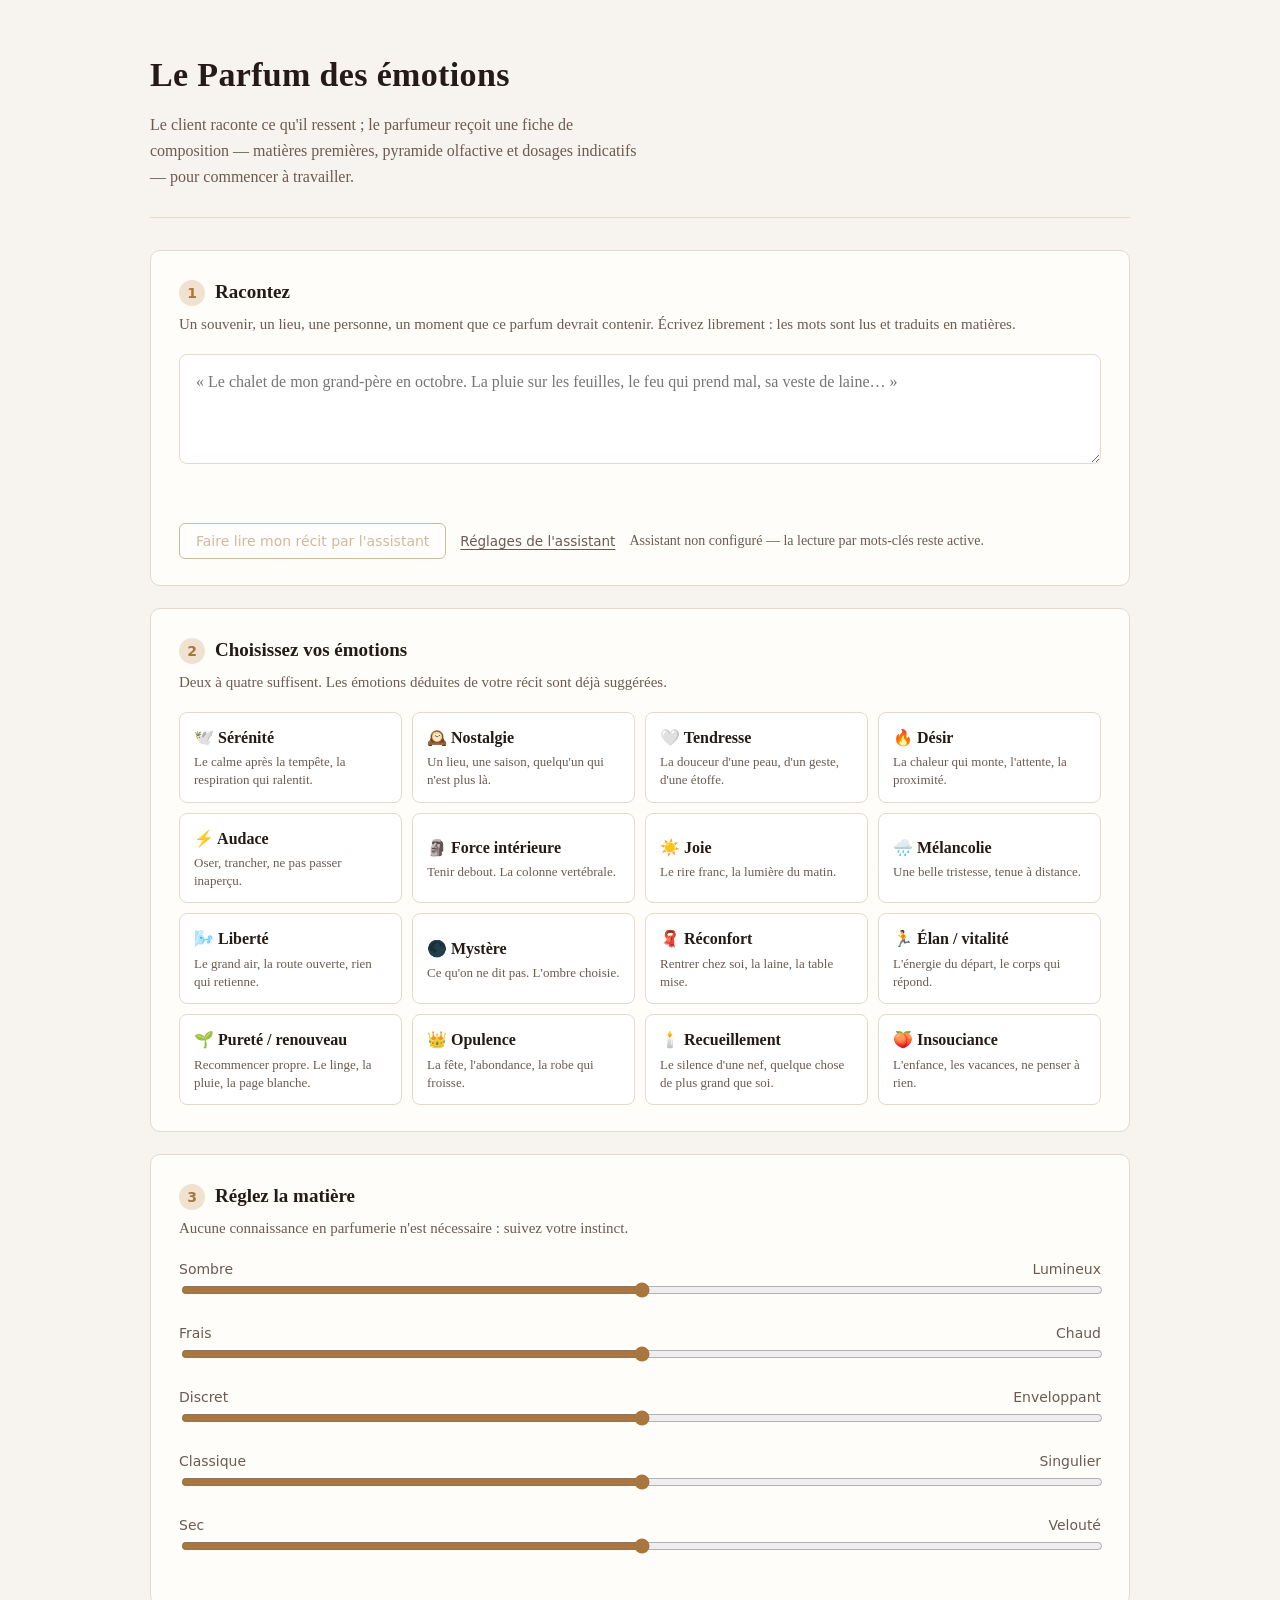
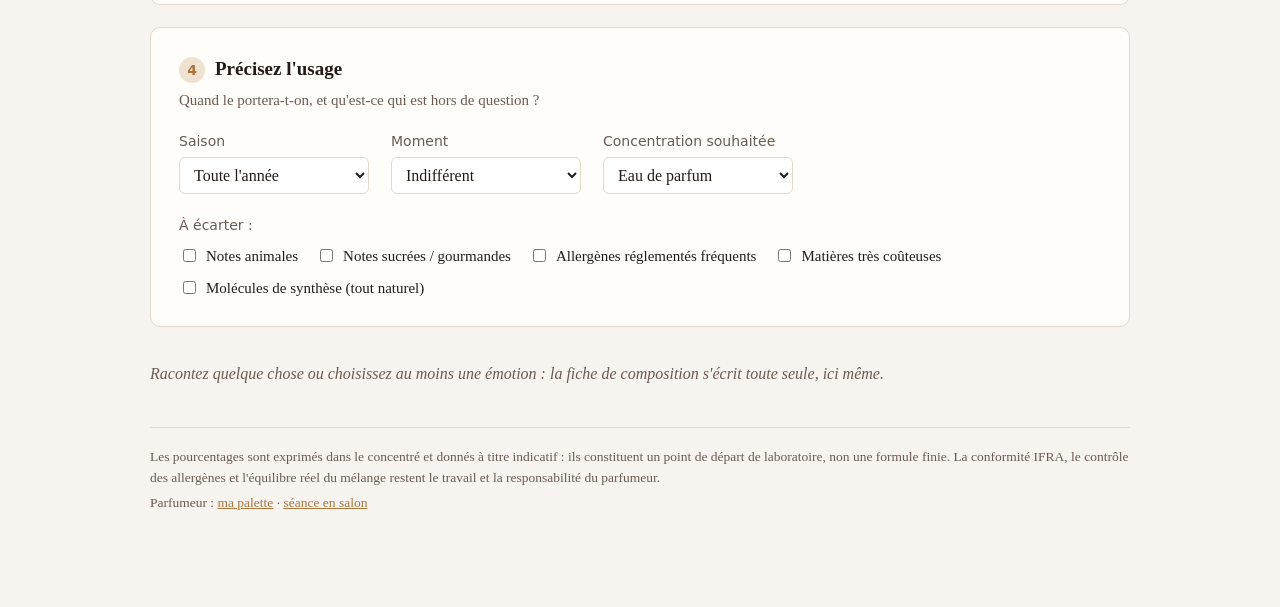
==== index.html @ 2501efee "Le Parfum des émotions, dans son propre dépôt L'application vivait jusqu'ici dans le dossier parfum/" ====
<!DOCTYPE html>
<html lang="fr">
<head>
<meta charset="UTF-8">
<meta name="viewport" content="width=device-width, initial-scale=1">
<title>Le Parfum des émotions — de l'émotion à la formule</title>
<link rel="stylesheet" href="./style.css">
</head>
<body>
<div class="page">

  <header class="chapeau">
    <h1>Le Parfum des émotions</h1>
    <p>Le client raconte ce qu'il ressent ; le parfumeur reçoit une fiche de composition —
       matières premières, pyramide olfactive et dosages indicatifs — pour commencer à travailler.</p>
  </header>

  <!-- 1. Récit -->
  <section class="etape">
    <h2><span class="numero">1</span>Racontez</h2>
    <p class="aide">Un souvenir, un lieu, une personne, un moment que ce parfum devrait contenir.
       Écrivez librement : les mots sont lus et traduits en matières.</p>
    <textarea id="recit" placeholder="« Le chalet de mon grand-père en octobre. La pluie sur les feuilles, le feu qui prend mal, sa veste de laine… »"></textarea>
    <div class="detections" id="detections"></div>

    <div class="assistant">
      <button type="button" class="action" id="lire-ia">Faire lire mon récit par l'assistant</button>
      <button type="button" class="lien-discret" id="reglages-ia">Réglages de l'assistant</button>
      <div id="etat-ia" class="etat-ia"></div>
    </div>
    <div id="proposition-ia"></div>
  </section>

  <!-- 2. Émotions -->
  <section class="etape">
    <h2><span class="numero">2</span>Choisissez vos émotions</h2>
    <p class="aide">Deux à quatre suffisent. Les émotions déduites de votre récit sont déjà suggérées.</p>
    <div class="grille-emotions" id="emotions"></div>
  </section>

  <!-- 3. Curseurs -->
  <section class="etape">
    <h2><span class="numero">3</span>Réglez la matière</h2>
    <p class="aide">Aucune connaissance en parfumerie n'est nécessaire : suivez votre instinct.</p>
    <div id="curseurs"></div>
  </section>

  <!-- 4. Contexte -->
  <section class="etape">
    <h2><span class="numero">4</span>Précisez l'usage</h2>
    <p class="aide">Quand le portera-t-on, et qu'est-ce qui est hors de question ?</p>
    <div class="contexte">
      <div>
        <label for="saison">Saison</label>
        <select id="saison">
          <option value="toutes">Toute l'année</option>
          <option value="printemps">Printemps</option>
          <option value="ete">Été</option>
          <option value="automne">Automne</option>
          <option value="hiver">Hiver</option>
        </select>
      </div>
      <div>
        <label for="moment">Moment</label>
        <select id="moment">
          <option value="indifferent">Indifférent</option>
          <option value="jour">Le jour</option>
          <option value="soir">Le soir</option>
        </select>
      </div>
      <div>
        <label for="concentration">Concentration souhaitée</label>
        <select id="concentration">
          <option value="edt">Eau de toilette</option>
          <option value="edp" selected>Eau de parfum</option>
          <option value="extrait">Extrait</option>
        </select>
      </div>
    </div>
    <div class="exclusions" id="exclusions"><span class="intro">À écarter :</span></div>
  </section>

  <!-- Résultat -->
  <div class="fiche" id="fiche"></div>

  <p class="pied">
    Les pourcentages sont exprimés dans le concentré et donnés à titre indicatif : ils constituent un
    point de départ de laboratoire, non une formule finie. La conformité IFRA, le contrôle des
    allergènes et l'équilibre réel du mélange restent le travail et la responsabilité du parfumeur.
  </p>

  <p class="pied" style="border:none;padding-top:0;margin-top:-10px">
    Parfumeur : <a href="./palette.html" style="color:var(--or)">ma palette</a> ·
    <a href="./salon.html" style="color:var(--or)">séance en salon</a>
  </p>

</div>

<script src="./donnees.js"></script>
<script src="./stock.js"></script>
<script src="./moteur.js"></script>
<script src="./palette-locale.js"></script>
<script src="./fiche.js"></script>
<script src="./ia.js"></script>
<script src="./app.js"></script>
</body>
</html>
---- style.css ----
:root {
  --encre: #241b16;
  --encre-doux: #6b5b51;
  --papier: #f7f3ee;
  --carte: #fffdfa;
  --ligne: #e3d9cd;
  --or: #a8763e;
  --or-clair: #f0e2d0;
  --tete: #b9873f;
  --coeur: #9c5a63;
  --fond: #5f6b4e;
}

* { box-sizing: border-box; }

body {
  margin: 0;
  padding: 0 20px 80px;
  background: var(--papier);
  color: var(--encre);
  font-family: "Iowan Old Style", Palatino, "Palatino Linotype", Georgia, serif;
  line-height: 1.6;
}

.page { max-width: 980px; margin: 0 auto; }

header.chapeau {
  padding: 48px 0 28px;
  border-bottom: 1px solid var(--ligne);
  margin-bottom: 32px;
}
header.chapeau h1 {
  margin: 0;
  font-size: 34px;
  font-weight: 600;
  letter-spacing: .01em;
}
header.chapeau p { margin: 10px 0 0; color: var(--encre-doux); max-width: 62ch; }

.etape {
  background: var(--carte);
  border: 1px solid var(--ligne);
  border-radius: 10px;
  padding: 26px 28px;
  margin-bottom: 22px;
}
.etape > h2 {
  margin: 0 0 4px;
  font-size: 19px;
  font-weight: 600;
}
.etape > h2 .numero {
  display: inline-block;
  width: 26px; height: 26px;
  line-height: 26px;
  text-align: center;
  border-radius: 50%;
  background: var(--or-clair);
  color: var(--or);
  font-size: 14px;
  margin-right: 10px;
  font-family: system-ui, sans-serif;
}
.etape > .aide { margin: 0 0 18px; color: var(--encre-doux); font-size: 15px; }

textarea {
  width: 100%;
  min-height: 110px;
  padding: 14px 16px;
  border: 1px solid var(--ligne);
  border-radius: 8px;
  background: #fff;
  font: inherit;
  color: inherit;
  resize: vertical;
}
textarea:focus, select:focus, button:focus-visible { outline: 2px solid var(--or); outline-offset: 1px; }

.detections { margin-top: 12px; font-size: 14px; color: var(--encre-doux); min-height: 24px; }
.detections .jeton {
  display: inline-block;
  background: var(--or-clair);
  color: #7d5626;
  border-radius: 20px;
  padding: 2px 12px;
  margin: 0 6px 6px 0;
  font-family: system-ui, sans-serif;
  font-size: 13px;
}

.grille-emotions {
  display: grid;
  grid-template-columns: repeat(auto-fill, minmax(178px, 1fr));
  gap: 10px;
}
.emotion {
  border: 1px solid var(--ligne);
  border-radius: 8px;
  background: #fff;
  padding: 12px 14px;
  cursor: pointer;
  text-align: left;
  font: inherit;
  color: inherit;
  transition: border-color .15s, background .15s, transform .1s;
}
.emotion:hover { border-color: var(--or); transform: translateY(-1px); }
.emotion[aria-pressed="true"] { background: var(--or-clair); border-color: var(--or); }
.emotion .titre { display: block; font-weight: 600; }
.emotion .phrase { display: block; font-size: 13px; color: var(--encre-doux); line-height: 1.4; margin-top: 3px; }

.curseur { margin-bottom: 16px; }
.curseur .legende {
  display: flex; justify-content: space-between;
  font-size: 14px; color: var(--encre-doux);
  font-family: system-ui, sans-serif;
}
.curseur .legende .actif { color: var(--or); font-weight: 600; }
input[type="range"] { width: 100%; accent-color: var(--or); }

.contexte { display: flex; flex-wrap: wrap; gap: 22px; }
.contexte label { font-size: 14px; color: var(--encre-doux); font-family: system-ui, sans-serif; display: block; margin-bottom: 4px; }
select {
  padding: 8px 10px; border: 1px solid var(--ligne); border-radius: 6px;
  background: #fff; font: inherit; color: inherit; min-width: 190px;
}
.exclusions { margin-top: 20px; display: flex; flex-wrap: wrap; gap: 8px 18px; }
.exclusions span.intro { width: 100%; font-size: 14px; color: var(--encre-doux); font-family: system-ui, sans-serif; }
.exclusions label { display: flex; align-items: center; gap: 7px; margin: 0; color: var(--encre); font-size: 15px; font-family: inherit; }

/* --- assistant --- */

.assistant { margin-top: 16px; display: flex; align-items: center; gap: 14px; flex-wrap: wrap; }
button.action:disabled { opacity: .5; cursor: not-allowed; }
.lien-discret {
  background: none; border: none; padding: 0; cursor: pointer;
  font-family: system-ui, sans-serif; font-size: 13.5px; color: var(--encre-doux);
  text-decoration: underline; text-underline-offset: 3px;
}
.lien-discret:hover { color: var(--or); }
.etat-ia { font-size: 14px; }
.etat-ia.discret { color: var(--encre-doux); }
.etat-ia.alerte { color: #9a4b2f; }

.proposition {
  margin-top: 18px; padding: 18px 20px;
  background: #fdf9f3; border: 1px solid var(--or-clair); border-radius: 8px;
}
.proposition h4 { margin: 0 0 8px; font-size: 15px; }
.proposition .resume { margin: 0 0 12px; font-size: 17px; line-height: 1.6; }
.proposition .detail { margin: 0 0 6px; font-size: 14.5px; color: var(--encre-doux); }
.proposition .indices { font-style: italic; }
.proposition input, .proposition select {
  padding: 8px 10px; border: 1px solid var(--ligne); border-radius: 6px;
  background: #fff; font: inherit; color: inherit;
}

/* --- résultat --- */

.fiche { margin-top: 34px; }
.fiche h2.titre-fiche { font-size: 25px; margin: 0 0 6px; }
.intention {
  font-size: 18px; line-height: 1.7; color: var(--encre);
  border-left: 3px solid var(--or); padding-left: 18px; margin: 18px 0 28px;
}

.bandeau-outils { display: flex; flex-wrap: wrap; gap: 10px; margin-bottom: 26px; }
button.action {
  font-family: system-ui, sans-serif; font-size: 14px;
  padding: 9px 16px; border-radius: 6px; cursor: pointer;
  border: 1px solid var(--or); background: #fff; color: var(--or);
}
button.action:hover { background: var(--or-clair); }
button.action.pleine { background: var(--or); color: #fff; }
button.action.pleine:hover { background: #8f6231; }

.etage { margin-bottom: 26px; }
.etage h3 {
  font-size: 13px; letter-spacing: .12em; text-transform: uppercase;
  font-family: system-ui, sans-serif; margin: 0 0 10px;
  display: flex; align-items: baseline; gap: 10px;
}
.etage h3 .part { color: var(--encre-doux); letter-spacing: 0; text-transform: none; font-size: 13px; }
.etage.tete h3 { color: var(--tete); }
.etage.coeur h3 { color: var(--coeur); }
.etage.fond h3 { color: var(--fond); }

table.formule { width: 100%; border-collapse: collapse; font-size: 15px; }
table.formule th {
  text-align: left; font-family: system-ui, sans-serif; font-size: 12px;
  text-transform: uppercase; letter-spacing: .06em; color: var(--encre-doux);
  border-bottom: 1px solid var(--ligne); padding: 0 8px 6px 0; font-weight: 500;
}
table.formule td { padding: 9px 8px 9px 0; border-bottom: 1px solid #f0e9e0; vertical-align: top; }
table.formule td.nom { font-weight: 600; width: 32%; }
table.formule td.nom small { display: block; font-weight: 400; font-style: italic; color: var(--encre-doux); font-size: 13px; }
table.formule td.note { color: var(--encre-doux); font-size: 14px; }
table.formule td.chiffre { text-align: right; font-variant-numeric: tabular-nums; white-space: nowrap; font-family: system-ui, sans-serif; }
.etiquette-nature {
  font-family: system-ui, sans-serif; font-size: 11px; padding: 1px 7px;
  border-radius: 10px; border: 1px solid var(--ligne); color: var(--encre-doux); margin-left: 6px;
}

.barres { margin: 0; }
.barre { display: grid; grid-template-columns: 170px 1fr 52px; align-items: center; gap: 12px; margin-bottom: 7px; font-size: 14px; }
.barre .piste { display: block; background: #efe7dd; border-radius: 4px; height: 9px; overflow: hidden; }
.barre .remplissage { display: block; background: var(--or); height: 100%; border-radius: 4px; min-width: 2px; }
.barre .valeur { text-align: right; color: var(--encre-doux); font-family: system-ui, sans-serif; font-size: 13px; font-variant-numeric: tabular-nums; }

.deux-colonnes { display: grid; grid-template-columns: 1fr 1fr; gap: 30px; }
@media (max-width: 720px) { .deux-colonnes { grid-template-columns: 1fr; } }

.avertissement {
  background: #fdf6e9; border: 1px solid #ecd9b4; border-radius: 8px;
  padding: 16px 18px; font-size: 14.5px; margin-top: 10px;
}
.avertissement h4 { margin: 0 0 8px; font-size: 15px; }
.avertissement ul { margin: 0; padding-left: 20px; }

.pied { color: var(--encre-doux); font-size: 13.5px; margin-top: 40px; border-top: 1px solid var(--ligne); padding-top: 18px; }

.masque { display: none !important; }

/* --- impression : la fiche seule --- */
@media print {
  body { background: #fff; padding: 0; }
  .etape, .bandeau-outils, header.chapeau p, .pied { display: none !important; }
  header.chapeau { padding: 0 0 12px; margin-bottom: 18px; }
  .fiche { margin-top: 0; }
  .etage, table.formule { break-inside: avoid; }
}
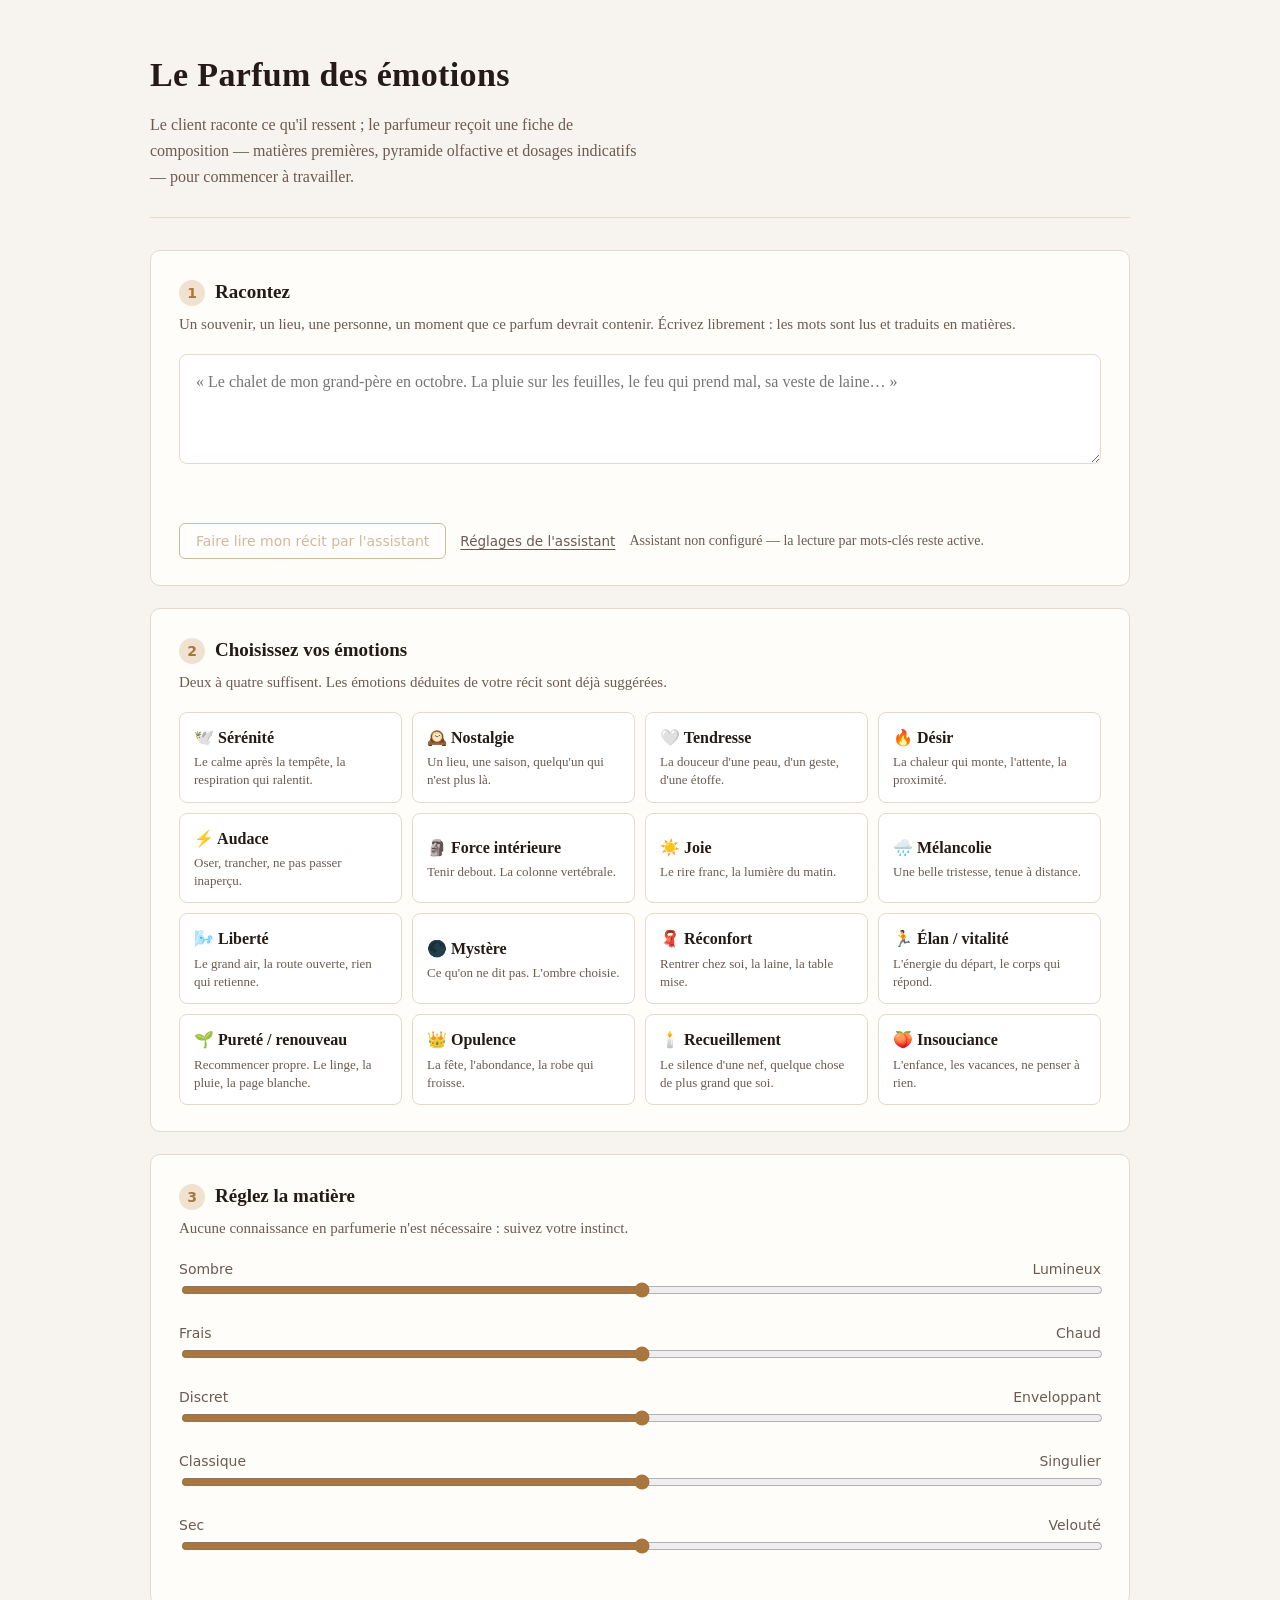
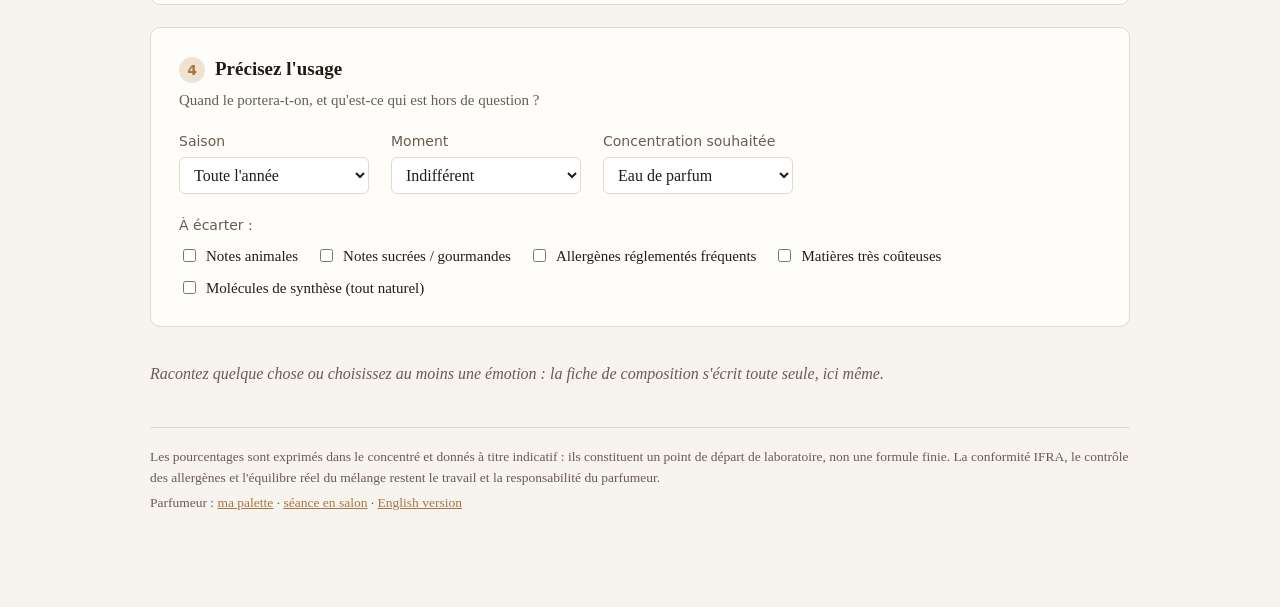
==== commit 9e0489ab: "Ajoute l'édition anglaise de l'application dans en/ Le dossier en/ contient la même application en a" ====
--- a/index.html
+++ b/index.html
@@ -91,7 +91,8 @@
 
   <p class="pied" style="border:none;padding-top:0;margin-top:-10px">
     Parfumeur : <a href="./palette.html" style="color:var(--or)">ma palette</a> ·
-    <a href="./salon.html" style="color:var(--or)">séance en salon</a>
+    <a href="./salon.html" style="color:var(--or)">séance en salon</a> ·
+    <a href="./en/" style="color:var(--or)" lang="en">English version</a>
   </p>
 
 </div>
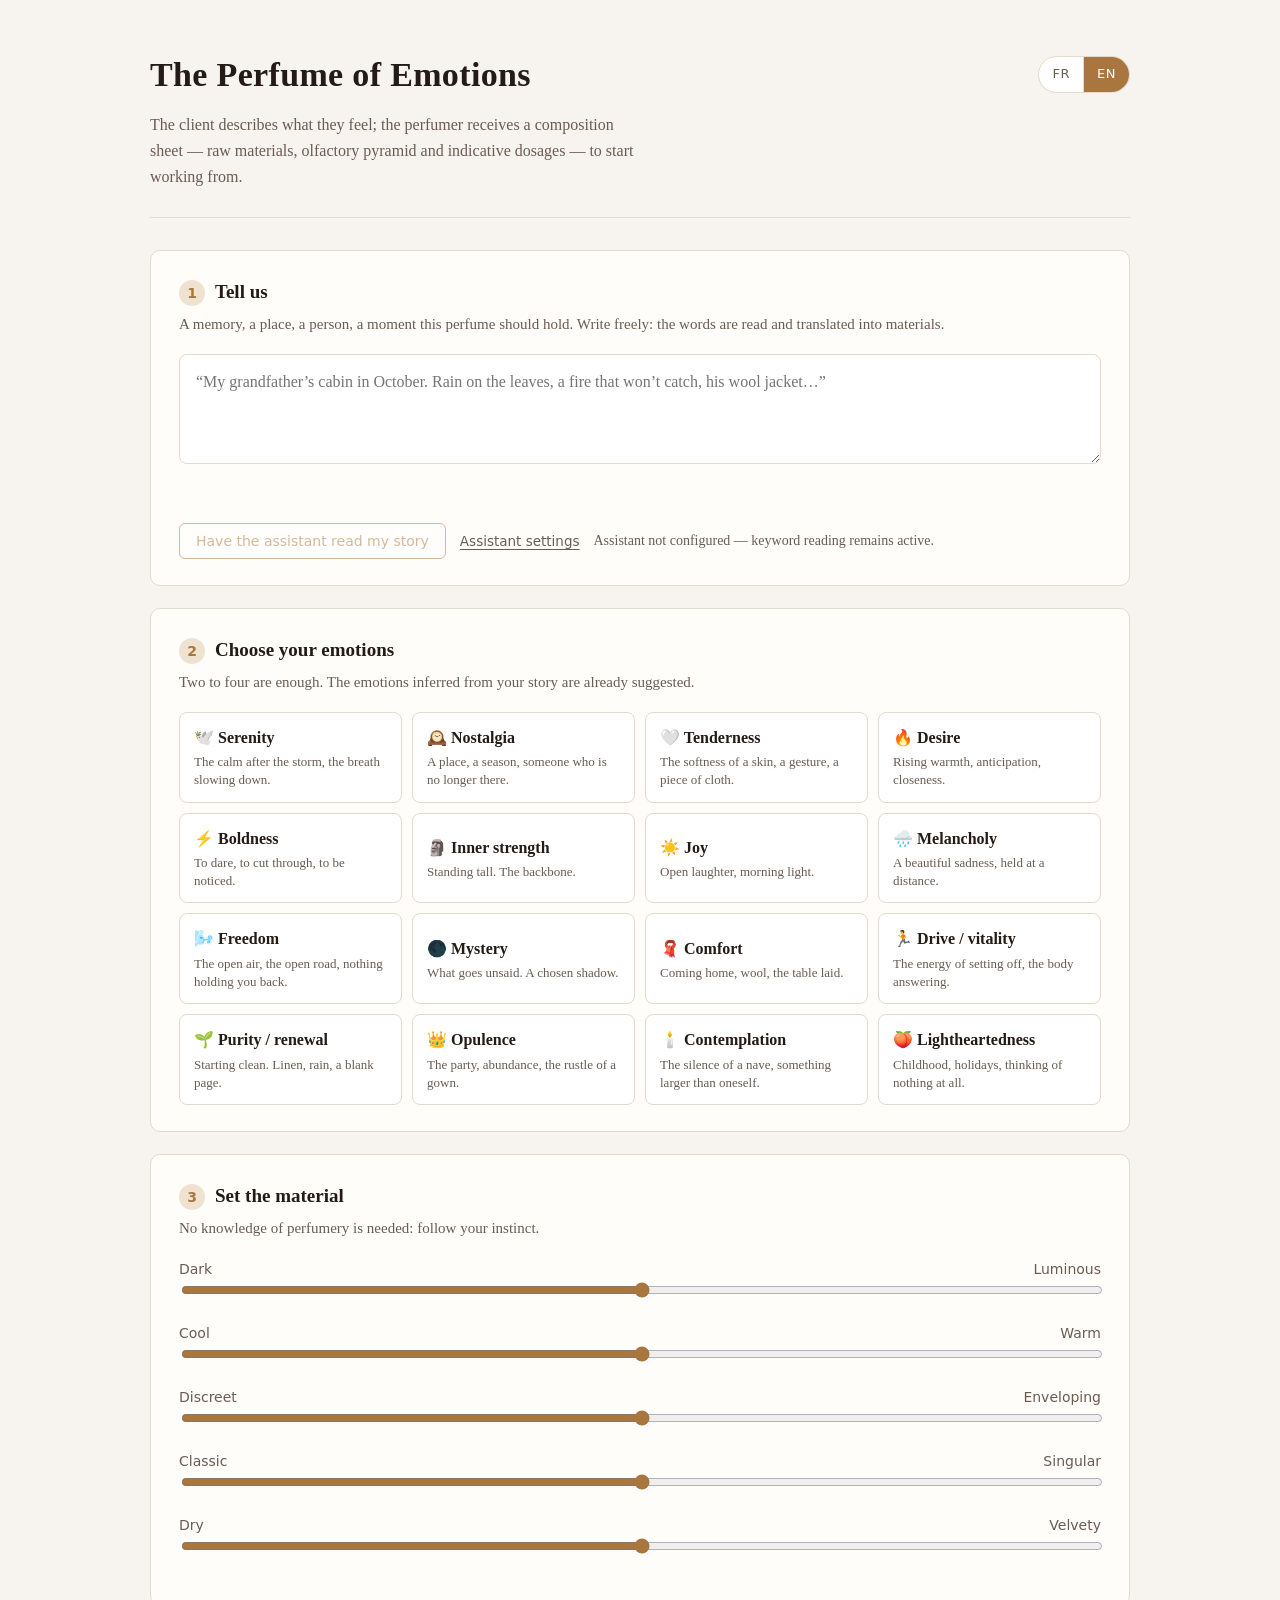
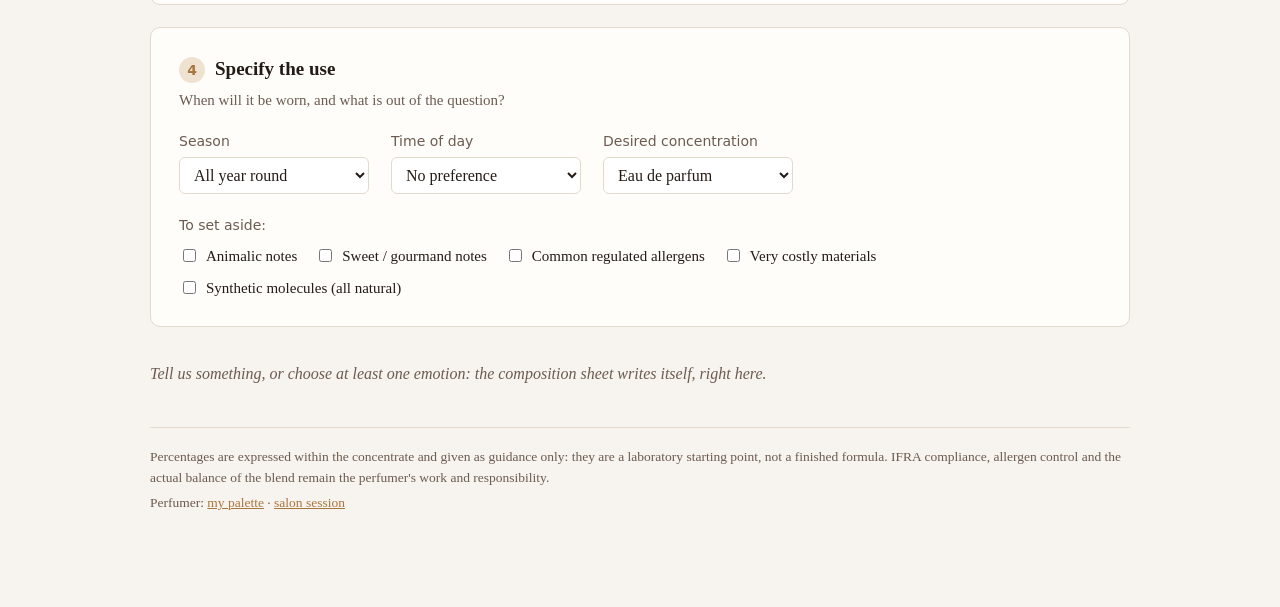
==== commit 0de55958: "Une seule adresse, et un bouton FR | EN pour changer de langue Les trois pages deviennent des coquil" ====
--- a/index.html
+++ b/index.html
@@ -3,29 +3,36 @@
 <head>
 <meta charset="UTF-8">
 <meta name="viewport" content="width=device-width, initial-scale=1">
-<title>Le Parfum des émotions — de l'émotion à la formule</title>
+<title data-t="index_titre">Le Parfum des émotions — de l'émotion à la formule</title>
 <link rel="stylesheet" href="./style.css">
+<script src="./langue.js"></script>
 </head>
 <body>
 <div class="page">
 
   <header class="chapeau">
-    <h1>Le Parfum des émotions</h1>
-    <p>Le client raconte ce qu'il ressent ; le parfumeur reçoit une fiche de composition —
+    <div class="chapeau-haut">
+      <h1 data-t="titre">Le Parfum des émotions</h1>
+      <div class="langues" role="group" data-t-title="langue_groupe" title="Langue / Language">
+        <button type="button" data-langue="fr" lang="fr">FR</button>
+        <button type="button" data-langue="en" lang="en">EN</button>
+      </div>
+    </div>
+    <p data-t="chapeau">Le client raconte ce qu'il ressent ; le parfumeur reçoit une fiche de composition —
        matières premières, pyramide olfactive et dosages indicatifs — pour commencer à travailler.</p>
   </header>
 
   <!-- 1. Récit -->
   <section class="etape">
-    <h2><span class="numero">1</span>Racontez</h2>
-    <p class="aide">Un souvenir, un lieu, une personne, un moment que ce parfum devrait contenir.
+    <h2><span class="numero">1</span><span data-t="e1_titre">Racontez</span></h2>
+    <p class="aide" data-t="e1_aide">Un souvenir, un lieu, une personne, un moment que ce parfum devrait contenir.
        Écrivez librement : les mots sont lus et traduits en matières.</p>
-    <textarea id="recit" placeholder="« Le chalet de mon grand-père en octobre. La pluie sur les feuilles, le feu qui prend mal, sa veste de laine… »"></textarea>
+    <textarea id="recit" data-t-placeholder="recit_placeholder" placeholder="« Le chalet de mon grand-père en octobre. La pluie sur les feuilles, le feu qui prend mal, sa veste de laine… »"></textarea>
     <div class="detections" id="detections"></div>
 
     <div class="assistant">
-      <button type="button" class="action" id="lire-ia">Faire lire mon récit par l'assistant</button>
-      <button type="button" class="lien-discret" id="reglages-ia">Réglages de l'assistant</button>
+      <button type="button" class="action" id="lire-ia" data-t="lire_ia">Faire lire mon récit par l'assistant</button>
+      <button type="button" class="lien-discret" id="reglages-ia" data-t="reglages_ia">Réglages de l'assistant</button>
       <div id="etat-ia" class="etat-ia"></div>
     </div>
     <div id="proposition-ia"></div>
@@ -33,76 +40,78 @@
 
   <!-- 2. Émotions -->
   <section class="etape">
-    <h2><span class="numero">2</span>Choisissez vos émotions</h2>
-    <p class="aide">Deux à quatre suffisent. Les émotions déduites de votre récit sont déjà suggérées.</p>
+    <h2><span class="numero">2</span><span data-t="e2_titre">Choisissez vos émotions</span></h2>
+    <p class="aide" data-t="e2_aide">Deux à quatre suffisent. Les émotions déduites de votre récit sont déjà suggérées.</p>
     <div class="grille-emotions" id="emotions"></div>
   </section>
 
   <!-- 3. Curseurs -->
   <section class="etape">
-    <h2><span class="numero">3</span>Réglez la matière</h2>
-    <p class="aide">Aucune connaissance en parfumerie n'est nécessaire : suivez votre instinct.</p>
+    <h2><span class="numero">3</span><span data-t="e3_titre">Réglez la matière</span></h2>
+    <p class="aide" data-t="e3_aide">Aucune connaissance en parfumerie n'est nécessaire : suivez votre instinct.</p>
     <div id="curseurs"></div>
   </section>
 
   <!-- 4. Contexte -->
   <section class="etape">
-    <h2><span class="numero">4</span>Précisez l'usage</h2>
-    <p class="aide">Quand le portera-t-on, et qu'est-ce qui est hors de question ?</p>
+    <h2><span class="numero">4</span><span data-t="e4_titre">Précisez l'usage</span></h2>
+    <p class="aide" data-t="e4_aide">Quand le portera-t-on, et qu'est-ce qui est hors de question ?</p>
     <div class="contexte">
       <div>
-        <label for="saison">Saison</label>
+        <label for="saison" data-t="saison">Saison</label>
         <select id="saison">
-          <option value="toutes">Toute l'année</option>
-          <option value="printemps">Printemps</option>
-          <option value="ete">Été</option>
-          <option value="automne">Automne</option>
-          <option value="hiver">Hiver</option>
+          <option value="toutes" data-t="saison_toutes">Toute l'année</option>
+          <option value="printemps" data-t="saison_printemps">Printemps</option>
+          <option value="ete" data-t="saison_ete">Été</option>
+          <option value="automne" data-t="saison_automne">Automne</option>
+          <option value="hiver" data-t="saison_hiver">Hiver</option>
         </select>
       </div>
       <div>
-        <label for="moment">Moment</label>
+        <label for="moment" data-t="moment">Moment</label>
         <select id="moment">
-          <option value="indifferent">Indifférent</option>
-          <option value="jour">Le jour</option>
-          <option value="soir">Le soir</option>
+          <option value="indifferent" data-t="moment_indifferent">Indifférent</option>
+          <option value="jour" data-t="moment_jour">Le jour</option>
+          <option value="soir" data-t="moment_soir">Le soir</option>
         </select>
       </div>
       <div>
-        <label for="concentration">Concentration souhaitée</label>
+        <label for="concentration" data-t="concentration">Concentration souhaitée</label>
         <select id="concentration">
-          <option value="edt">Eau de toilette</option>
-          <option value="edp" selected>Eau de parfum</option>
-          <option value="extrait">Extrait</option>
+          <option value="edt" data-t="conc_edt">Eau de toilette</option>
+          <option value="edp" selected data-t="conc_edp">Eau de parfum</option>
+          <option value="extrait" data-t="conc_extrait">Extrait</option>
         </select>
       </div>
     </div>
-    <div class="exclusions" id="exclusions"><span class="intro">À écarter :</span></div>
+    <div class="exclusions" id="exclusions"><span class="intro" data-t="exclusions_intro">À écarter :</span></div>
   </section>
 
   <!-- Résultat -->
   <div class="fiche" id="fiche"></div>
 
-  <p class="pied">
+  <p class="pied" data-t="pied">
     Les pourcentages sont exprimés dans le concentré et donnés à titre indicatif : ils constituent un
     point de départ de laboratoire, non une formule finie. La conformité IFRA, le contrôle des
     allergènes et l'équilibre réel du mélange restent le travail et la responsabilité du parfumeur.
   </p>
 
   <p class="pied" style="border:none;padding-top:0;margin-top:-10px">
-    Parfumeur : <a href="./palette.html" style="color:var(--or)">ma palette</a> ·
-    <a href="./salon.html" style="color:var(--or)">séance en salon</a> ·
-    <a href="./en/" style="color:var(--or)" lang="en">English version</a>
+    <span data-t="pied_parfumeur">Parfumeur :</span>
+    <a href="./palette.html" style="color:var(--or)" data-t="pied_palette">ma palette</a> ·
+    <a href="./salon.html" style="color:var(--or)" data-t="pied_salon">séance en salon</a>
   </p>
 
 </div>
 
-<script src="./donnees.js"></script>
-<script src="./stock.js"></script>
-<script src="./moteur.js"></script>
-<script src="./palette-locale.js"></script>
-<script src="./fiche.js"></script>
-<script src="./ia.js"></script>
-<script src="./app.js"></script>
+<script>
+  /* La langue choisie décide des fichiers chargés : ceux de la racine (français)
+     ou ceux de en/ (anglais). « true » marque les fichiers communs aux deux. */
+  Langue.brancherBoutons();
+  Langue.charger([
+    ['textes.js', false], ['donnees.js', false], ['stock.js', true], ['moteur.js', false],
+    ['palette-locale.js', true], ['fiche.js', false], ['ia.js', false], ['app.js', false]
+  ]);
+</script>
 </body>
 </html>
--- a/style.css
+++ b/style.css
@@ -229,3 +229,28 @@
   .fiche { margin-top: 0; }
   .etage, table.formule { break-inside: avoid; }
 }
+
+/* --- choix de la langue (bouton FR | EN, une seule adresse) --- */
+
+.chapeau-haut { display: flex; justify-content: space-between; align-items: flex-start; gap: 16px; flex-wrap: wrap; }
+.langues {
+  display: inline-flex; flex-shrink: 0; margin-top: 8px;
+  border: 1px solid var(--ligne); border-radius: 20px; overflow: hidden; background: #fff;
+  font-family: system-ui, sans-serif;
+}
+.langues button {
+  border: none; background: transparent; color: var(--encre-doux);
+  font: inherit; font-size: 13px; letter-spacing: .04em;
+  padding: 7px 13px; min-height: 32px; cursor: pointer;
+}
+.langues button + button { border-left: 1px solid var(--ligne); }
+.langues button:hover:not([aria-pressed="true"]) { background: var(--or-clair); color: #7d5626; }
+.langues button[aria-pressed="true"] { background: var(--or); color: #fff; cursor: default; }
+.barre-salon .actions { align-items: center; }
+.barre-salon .langues { margin-top: 0; }
+.barre-salon .langues button { padding: 11px 14px; min-height: 44px; font-size: 14px; }
+
+/* en anglais, la page attend ses textes traduits avant de s'afficher (voir langue.js) */
+.langue-en-attente body { visibility: hidden; }
+
+@media print { .langues { display: none !important; } }
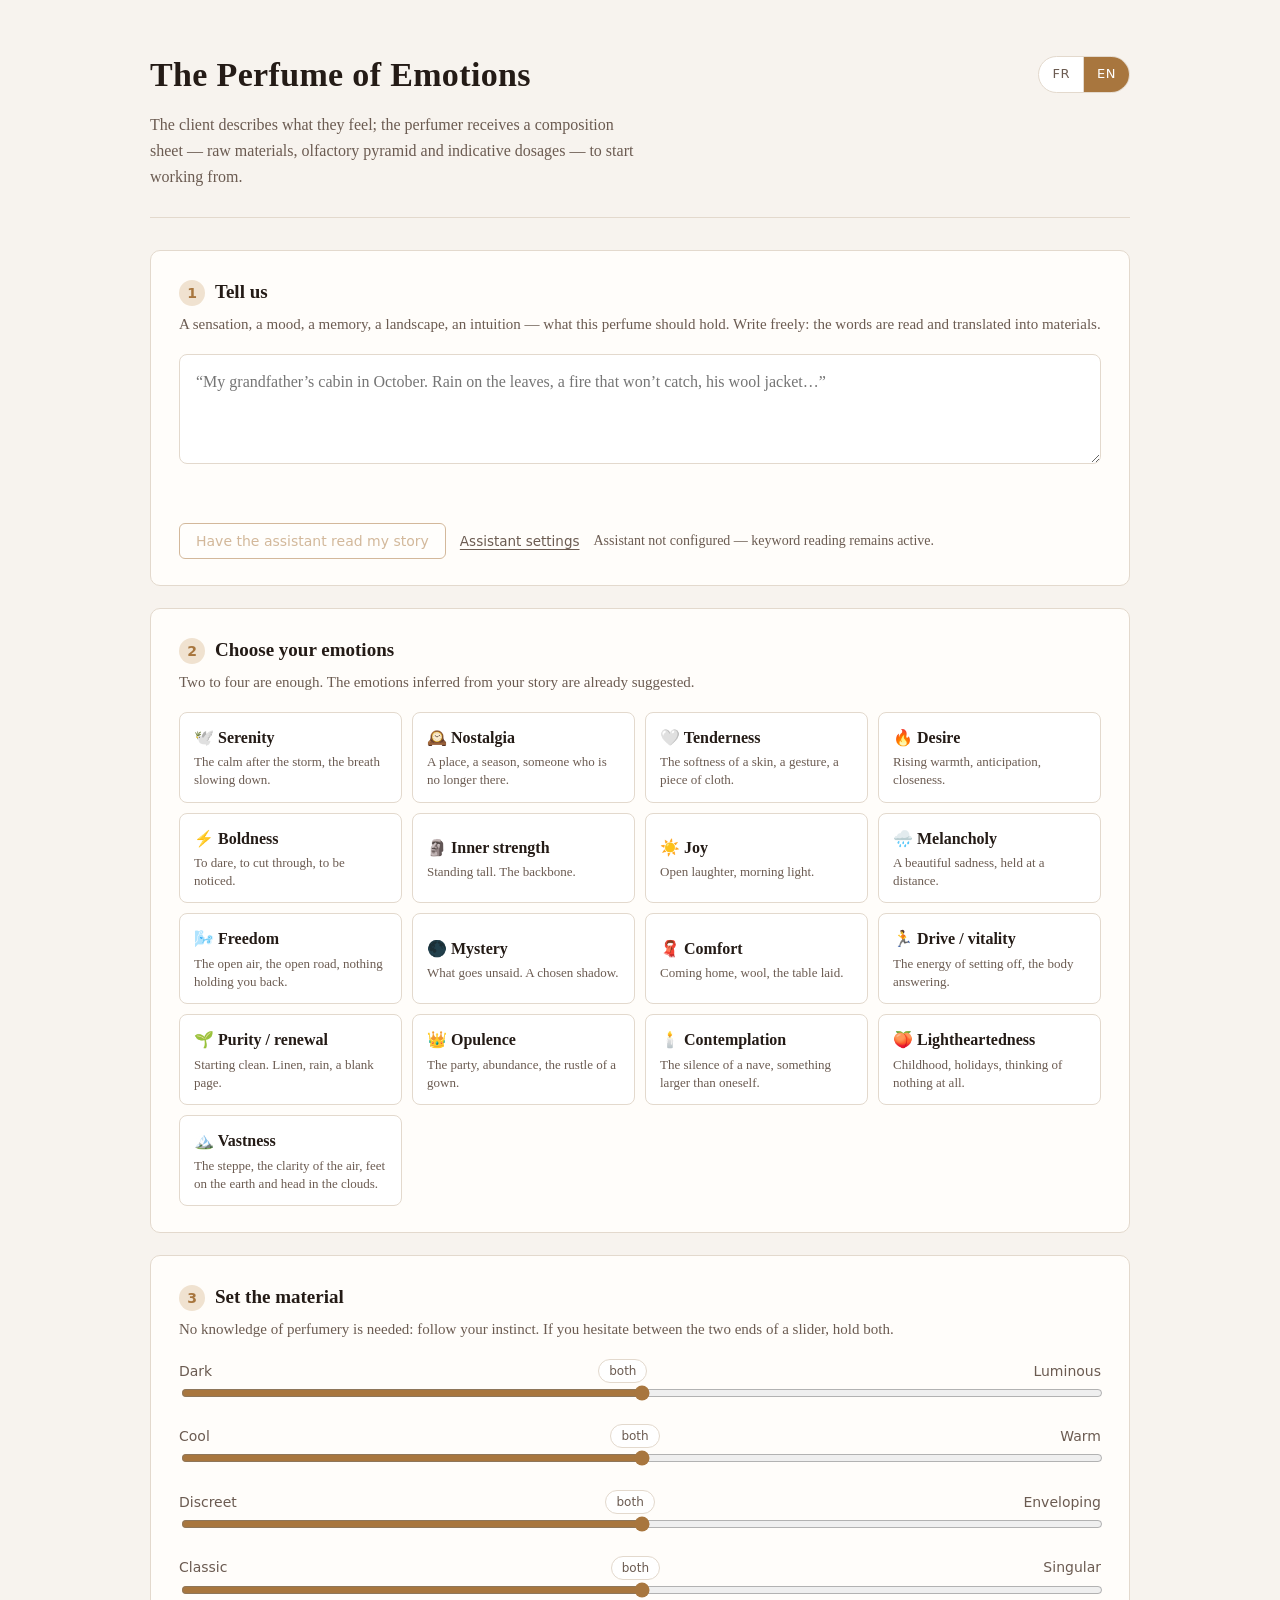
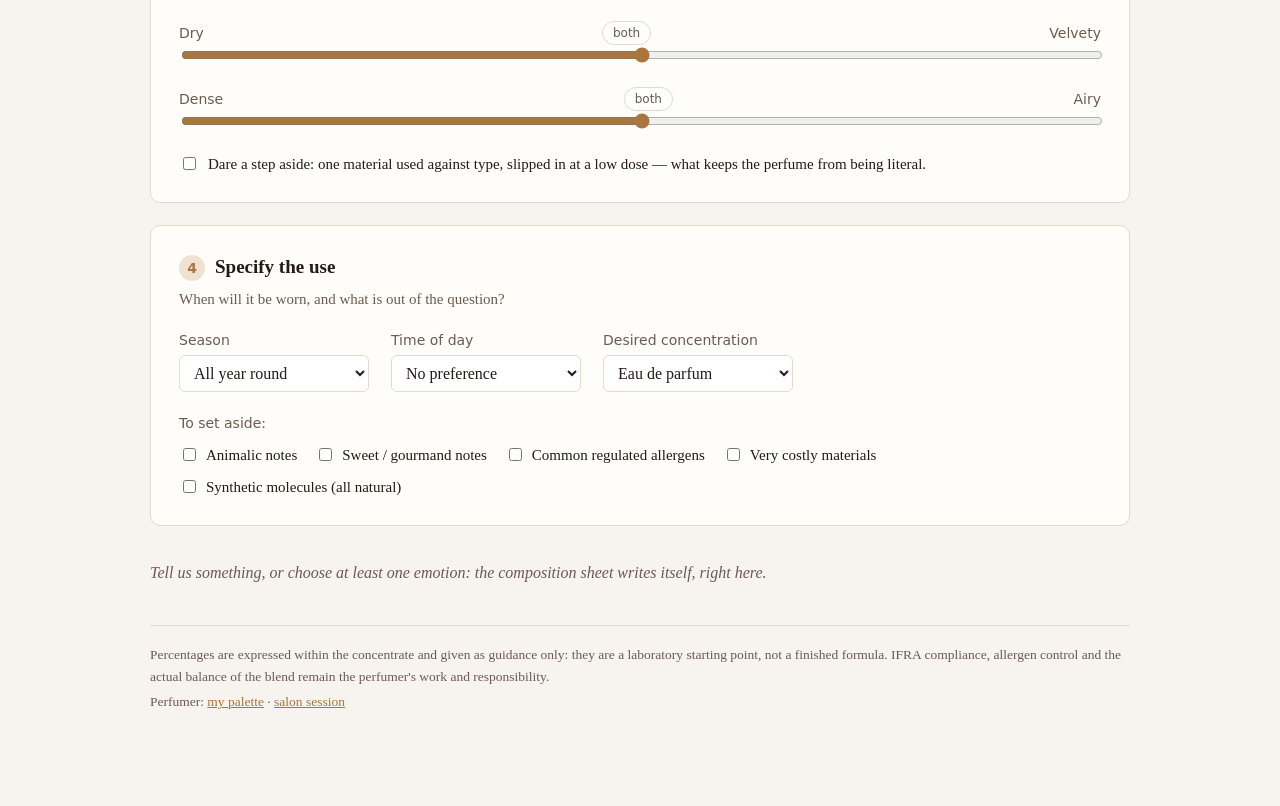
==== commit eb25b685: "Fait dialoguer les registres au lieu de les moyenner Révision inspirée d'un entretien avec la direct" ====
--- a/index.html
+++ b/index.html
@@ -25,8 +25,8 @@
   <!-- 1. Récit -->
   <section class="etape">
     <h2><span class="numero">1</span><span data-t="e1_titre">Racontez</span></h2>
-    <p class="aide" data-t="e1_aide">Un souvenir, un lieu, une personne, un moment que ce parfum devrait contenir.
-       Écrivez librement : les mots sont lus et traduits en matières.</p>
+    <p class="aide" data-t="e1_aide">Une sensation, une humeur, un souvenir, un paysage, une intuition — ce que ce
+       parfum devrait contenir. Écrivez librement : les mots sont lus et traduits en matières.</p>
     <textarea id="recit" data-t-placeholder="recit_placeholder" placeholder="« Le chalet de mon grand-père en octobre. La pluie sur les feuilles, le feu qui prend mal, sa veste de laine… »"></textarea>
     <div class="detections" id="detections"></div>
 
@@ -48,8 +48,12 @@
   <!-- 3. Curseurs -->
   <section class="etape">
     <h2><span class="numero">3</span><span data-t="e3_titre">Réglez la matière</span></h2>
-    <p class="aide" data-t="e3_aide">Aucune connaissance en parfumerie n'est nécessaire : suivez votre instinct.</p>
+    <p class="aide" data-t="e3_aide">Aucune connaissance en parfumerie n'est nécessaire : suivez votre instinct.
+       Si vous hésitez entre les deux bouts d'un curseur, tenez les deux.</p>
     <div id="curseurs"></div>
+    <label class="option"><input type="checkbox" id="contrepied">
+      <span data-t="contrepied">Oser un pas de côté : une matière à contre-emploi, glissée à faible dose — ce qui
+      empêche le parfum d'être littéral.</span></label>
   </section>
 
   <!-- 4. Contexte -->
--- a/style.css
+++ b/style.css
@@ -254,3 +254,18 @@
 .langue-en-attente body { visibility: hidden; }
 
 @media print { .langues { display: none !important; } }
+
+/* --- tenir les deux bouts d'un curseur, oser un pas de côté --- */
+
+.curseur .legende { align-items: center; gap: 10px; }
+button.tension {
+  border: 1px solid var(--ligne); background: #fff; color: var(--encre-doux); border-radius: 14px;
+  font-family: system-ui, sans-serif; font-size: 12px; padding: 2px 10px; cursor: pointer; line-height: 1.5;
+}
+button.tension:hover { border-color: var(--or); color: var(--or); }
+button.tension[aria-pressed="true"] { background: var(--or); border-color: var(--or); color: #fff; }
+.curseur.tendu input[type="range"] { opacity: .35; }
+.salon button.tension { font-size: 14px; padding: 6px 14px; min-height: 36px; }
+label.option { display: flex; align-items: flex-start; gap: 9px; margin-top: 8px; font-size: 15px; }
+label.option input { margin-top: 5px; flex-shrink: 0; }
+.avertissement.dialogue { background: #f4f2f8; border-color: #d9d3e6; }
